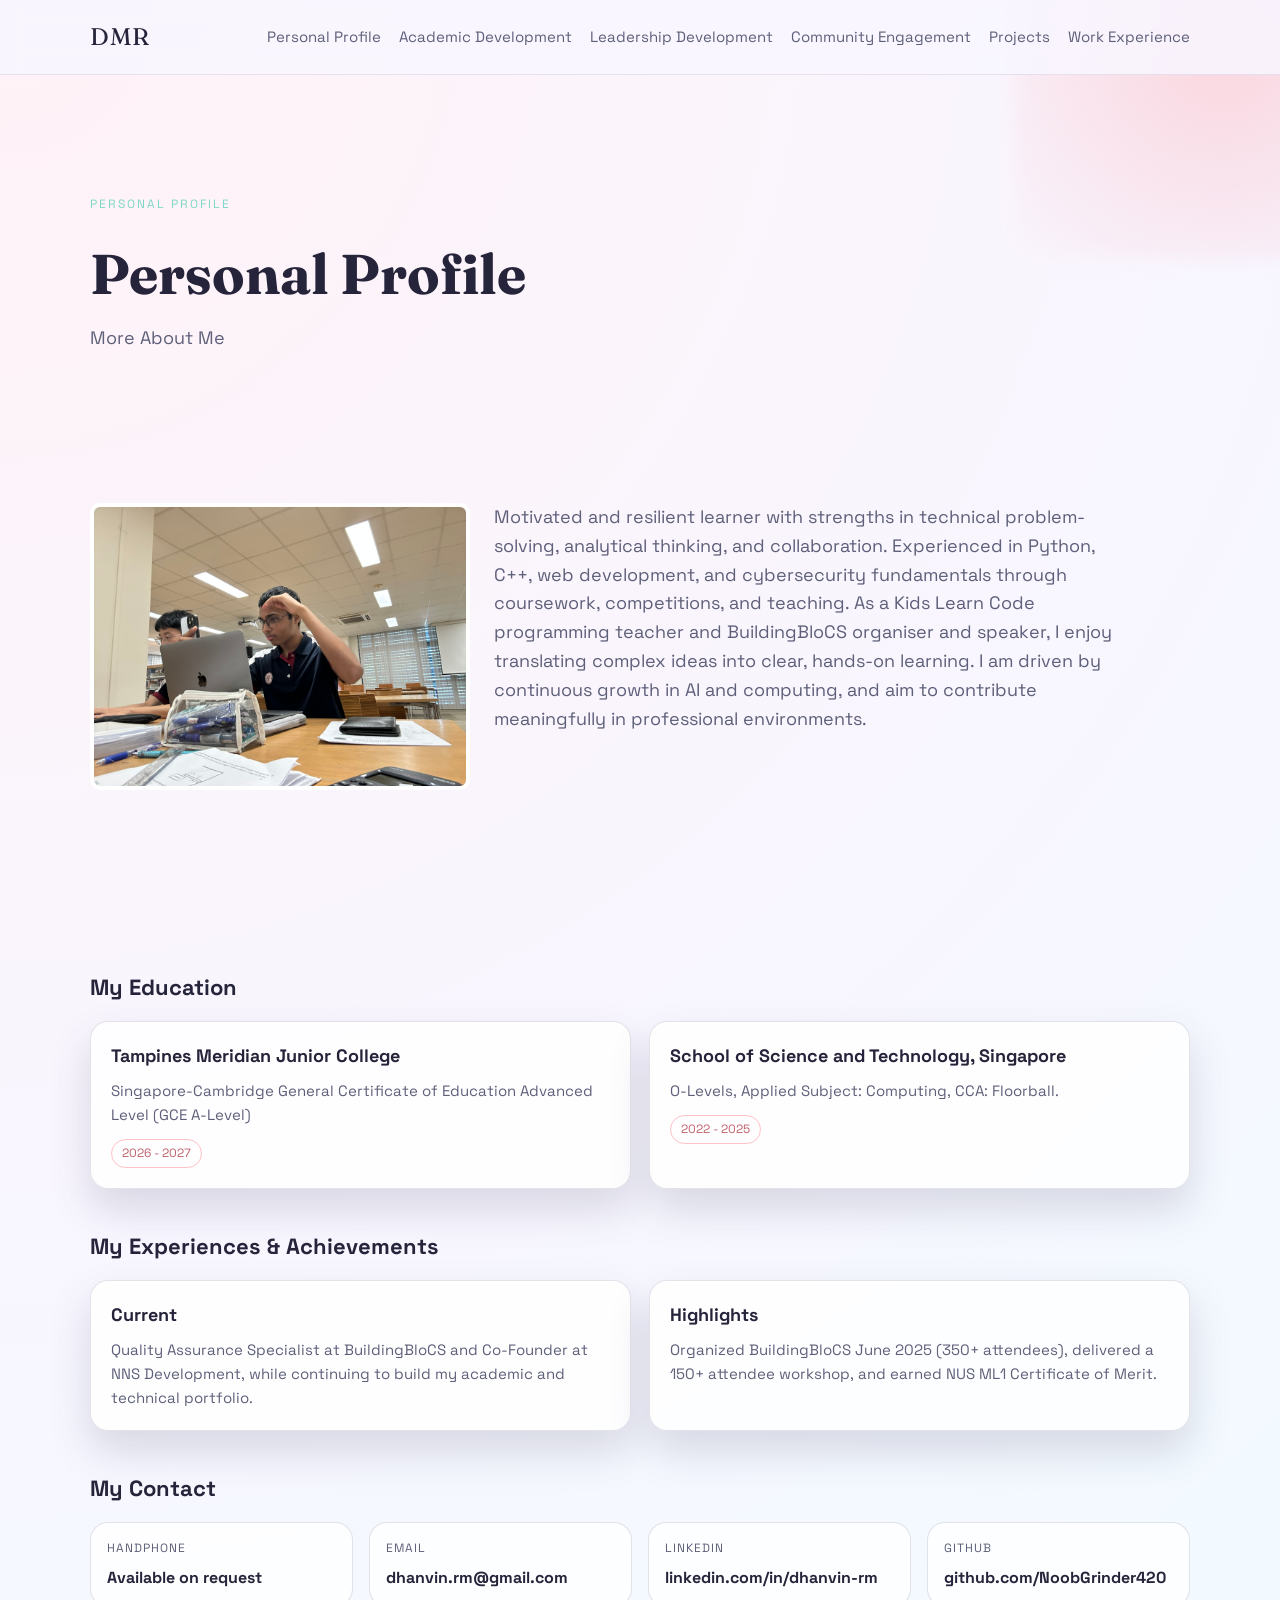
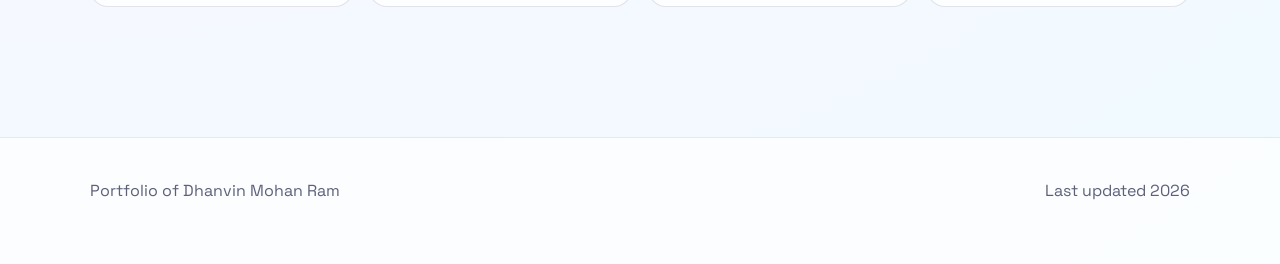
==== index.html @ 639fb0ee "Initial website" ====
<!doctype html>
<html lang="en">
  <head>
    <meta charset="utf-8" />
    <meta name="viewport" content="width=device-width, initial-scale=1" />
    <title>Dhanvin Mohan Ram - Personal Profile</title>
    <meta name="description" content="Personal profile of Dhanvin Mohan Ram." />
    <link rel="preconnect" href="https://fonts.googleapis.com" />
    <link rel="preconnect" href="https://fonts.gstatic.com" crossorigin />
    <link
      href="https://fonts.googleapis.com/css2?family=Space+Grotesk:wght@400;500;600;700&family=Fraunces:opsz,wght@9..144,500;9..144,700&display=swap"
      rel="stylesheet"
    />
    <link rel="stylesheet" href="styles.css" />
  </head>
  <body>
    <div class="bg-orb" aria-hidden="true"></div>
    <header class="site-header">
      <div class="container nav-wrap">
        <div class="logo">DMR</div>
        <nav class="nav">
          <a href="index.html">Personal Profile</a>
          <a href="academic.html">Academic Development</a>
          <a href="leadership.html">Leadership Development</a>
          <a href="community.html">Community Engagement</a>
          <a href="projects.html">Projects</a>
          <a href="work.html">Work Experience</a>
        </nav>
      </div>
    </header>

    <main>
      <section class="section page-hero reveal">
        <div class="container">
          <p class="eyebrow">Personal Profile</p>
          <h1 class="page-title">Personal Profile</h1>
          <p class="page-subtitle">More About Me</p>
        </div>
      </section>

      <section class="section reveal">
        <div class="container profile-grid">
          <div class="profile-photo-wrap">
            <img class="profile-photo" src="assets/profile.jpg" alt="Dhanvin Mohan Ram profile photo" />
          </div>
          <div class="profile-summary">
            <p class="profile-text">
              Motivated and resilient learner with strengths in technical problem-solving, analytical thinking, and
              collaboration. Experienced in Python, C++, web development, and cybersecurity fundamentals through
              coursework, competitions, and teaching. As a Kids Learn Code programming teacher and BuildingBloCS
              organiser and speaker, I enjoy translating complex ideas into clear, hands-on learning. I am driven by
              continuous growth in AI and computing, and aim to contribute meaningfully in professional environments.
            </p>
          </div>
        </div>
      </section>

      <section class="section reveal">
        <div class="container">
          <div class="section-block">
            <h3>My Education</h3>
            <div class="cards">
              <article class="card">
                <h3>Tampines Meridian Junior College</h3>
                <p>Singapore-Cambridge General Certificate of Education Advanced Level (GCE A-Level)</p>
                <span class="chip">2026 - 2027</span>
              </article>
              <article class="card">
                <h3>School of Science and Technology, Singapore</h3>
                <p>O-Levels, Applied Subject: Computing, CCA: Floorball.</p>
                <span class="chip">2022 - 2025</span>
              </article>
            </div>
          </div>

          <div class="section-block">
            <h3>My Experiences & Achievements</h3>
            <div class="cards">
              <article class="card">
                <h3>Current</h3>
                <p>
                  Quality Assurance Specialist at BuildingBloCS and Co-Founder at NNS Development, while continuing
                  to build my academic and technical portfolio.
                </p>
              </article>
              <article class="card">
                <h3>Highlights</h3>
                <p>
                  Organized BuildingBloCS June 2025 (350+ attendees), delivered a 150+ attendee workshop, and earned
                  NUS ML1 Certificate of Merit.
                </p>
              </article>
            </div>
          </div>

          <div class="section-block">
            <h3>My Contact</h3>
            <div class="info-grid">
              <div class="info-item">
                <span>Handphone</span>
                <strong>Available on request</strong>
              </div>
              <div class="info-item">
                <span>Email</span>
                <strong>dhanvin.rm@gmail.com</strong>
              </div>
              <div class="info-item">
                <span>LinkedIn</span>
                <strong>linkedin.com/in/dhanvin-rm</strong>
              </div>
              <div class="info-item">
                <span>GitHub</span>
                <strong>github.com/NoobGrinder420</strong>
              </div>
            </div>
          </div>

        </div>
      </section>
    </main>

    <footer class="site-footer">
      <div class="container footer-grid">
        <p>Portfolio of Dhanvin Mohan Ram</p>
        <p>Last updated <span id="year"></span></p>
      </div>
    </footer>

    <script src="script.js"></script>
  </body>
</html>
---- styles.css ----
:root {
  --bg: #f8f6ff;
  --bg-soft: #efeaf9;
  --card: rgba(255, 255, 255, 0.82);
  --card-strong: rgba(255, 255, 255, 0.96);
  --text: #26243a;
  --muted: #5e607a;
  --accent: #ff9aa2;
  --accent-2: #7fd7c5;
  --stroke: rgba(80, 82, 110, 0.16);
  --shadow: 0 20px 40px rgba(74, 72, 100, 0.18);
  --radius: 18px;
}

* {
  box-sizing: border-box;
  margin: 0;
  padding: 0;
}

html {
  scroll-behavior: smooth;
}

body {
  font-family: "Space Grotesk", system-ui, sans-serif;
  background: radial-gradient(circle at top left, #fff2f7 0%, #f8f6ff 55%, #f0fbff 100%);
  color: var(--text);
  line-height: 1.6;
  min-height: 100vh;
  position: relative;
  overflow-x: hidden;
}

.bg-orb {
  position: fixed;
  inset: -18% -12% auto auto;
  width: 420px;
  height: 420px;
  background: radial-gradient(circle, rgba(255, 154, 162, 0.35), rgba(255, 154, 162, 0));
  filter: blur(10px);
  z-index: 0;
  pointer-events: none;
}

.container {
  width: min(1100px, 90vw);
  margin: 0 auto;
}

.site-header {
  position: sticky;
  top: 0;
  z-index: 10;
  background: rgba(248, 246, 255, 0.86);
  backdrop-filter: blur(12px);
  border-bottom: 1px solid rgba(80, 82, 110, 0.12);
}

.nav-wrap {
  display: flex;
  align-items: center;
  justify-content: space-between;
  padding: 18px 0;
}

.logo {
  font-family: "Fraunces", serif;
  font-size: 24px;
  letter-spacing: 1px;
}

.nav {
  display: flex;
  gap: 18px;
  flex-wrap: wrap;
}

.nav a {
  color: var(--muted);
  text-decoration: none;
  font-size: 15px;
  transition: color 0.2s ease;
}

.nav a:hover {
  color: #e97b86;
}

.section {
  padding: 90px 0;
  position: relative;
  z-index: 1;
}

.page-hero {
  padding-top: 120px;
  padding-bottom: 60px;
}

.page-title {
  font-family: "Fraunces", serif;
  font-size: clamp(36px, 4.8vw, 56px);
  margin-bottom: 6px;
}

.page-subtitle {
  color: var(--muted);
  font-size: 18px;
}

.profile-grid {
  display: grid;
  grid-template-columns: minmax(240px, 380px) minmax(260px, 1fr);
  gap: 24px;
  align-items: start;
}

.profile-photo-wrap {
  max-width: 380px;
  background: transparent;
  padding: 0;
  border: none;
}

.profile-photo {
  width: 100%;
  height: auto;
  border-radius: 10px;
  object-fit: cover;
  display: block;
  border: 4px solid #ffffff;
  box-shadow: none;
}

.photo-placeholder {
  color: var(--muted);
  font-size: 14px;
}

.profile-summary {
  max-width: 620px;
}

.profile-summary .profile-text {
  margin: 0;
}

.profile-summary h2 {
  font-family: "Fraunces", serif;
  font-size: 26px;
  margin-bottom: 12px;
}

.section-block {
  margin-bottom: 40px;
}

.section-block h3 {
  font-size: 22px;
  margin-bottom: 16px;
}

.info-grid {
  display: grid;
  gap: 16px;
  grid-template-columns: repeat(auto-fit, minmax(220px, 1fr));
}

.info-item {
  background: var(--card);
  border-radius: var(--radius);
  padding: 16px;
  border: 1px solid var(--stroke);
}

.info-item span {
  display: block;
  font-size: 12px;
  color: var(--muted);
  margin-bottom: 6px;
  text-transform: uppercase;
  letter-spacing: 1px;
}

.note {
  margin-top: 8px;
  font-size: 13px;
}

.hero {
  padding-top: 110px;
}

.hero-grid {
  display: grid;
  grid-template-columns: repeat(auto-fit, minmax(280px, 1fr));
  gap: 40px;
  align-items: center;
}

.eyebrow {
  text-transform: uppercase;
  letter-spacing: 2px;
  font-size: 12px;
  color: var(--accent-2);
  margin-bottom: 14px;
}

.hero-title {
  font-family: "Fraunces", serif;
  font-size: clamp(38px, 5vw, 60px);
  margin-bottom: 16px;
}

.hero-subtitle {
  font-size: 18px;
  color: var(--muted);
  margin-bottom: 24px;
}

.hero-actions {
  display: flex;
  flex-wrap: wrap;
  gap: 14px;
  margin-bottom: 28px;
}

.btn {
  padding: 12px 20px;
  border-radius: 999px;
  font-weight: 600;
  text-decoration: none;
  display: inline-flex;
  align-items: center;
  gap: 8px;
  border: 1px solid transparent;
  transition: transform 0.2s ease, box-shadow 0.2s ease;
}

.btn.primary {
  background: var(--accent);
  color: #3b1b1f;
}

.btn.ghost {
  border-color: var(--stroke);
  color: var(--text);
}

.btn:hover {
  transform: translateY(-2px);
  box-shadow: var(--shadow);
}

.quick-stats {
  display: grid;
  grid-template-columns: repeat(auto-fit, minmax(140px, 1fr));
  gap: 16px;
}

.stat-card {
  background: var(--card);
  border-radius: var(--radius);
  padding: 16px;
  border: 1px solid var(--stroke);
}

.stat-number {
  font-size: 26px;
  font-weight: 700;
  margin-bottom: 6px;
  color: #e97b86;
}

.stat-label {
  font-size: 13px;
  color: var(--muted);
}

.hero-card {
  background: var(--card-strong);
  border-radius: var(--radius);
  padding: 28px;
  border: 1px solid var(--stroke);
  box-shadow: var(--shadow);
}

.hero-card h2 {
  font-family: "Fraunces", serif;
  font-size: 24px;
  margin-bottom: 14px;
}

.clean-list {
  list-style: none;
  display: grid;
  gap: 10px;
  margin-bottom: 18px;
}

.tag-row {
  display: flex;
  flex-wrap: wrap;
  gap: 10px;
}

.tag {
  padding: 6px 12px;
  background: rgba(127, 215, 197, 0.24);
  color: #2c6659;
  border-radius: 999px;
  font-size: 12px;
  letter-spacing: 0.5px;
}

.section-title {
  margin-bottom: 28px;
}

.section-title h2 {
  font-family: "Fraunces", serif;
  font-size: 34px;
}

.profile-text {
  font-size: 18px;
  color: var(--muted);
  margin-bottom: 30px;
}

.timeline {
  display: grid;
  gap: 18px;
}

.timeline-split {
  display: grid;
  grid-template-columns: repeat(auto-fit, minmax(260px, 1fr));
  gap: 24px;
}

.timeline-group h3 {
  font-size: 20px;
  margin-bottom: 14px;
}

.timeline-group h4 {
  font-size: 16px;
  margin-bottom: 6px;
}

.timeline-item {
  display: grid;
  grid-template-columns: 120px 1fr;
  gap: 18px;
  padding: 18px;
  background: var(--card);
  border-radius: var(--radius);
  border: 1px solid var(--stroke);
}

.timeline-year {
  font-weight: 600;
  color: var(--accent);
}

.cards {
  display: grid;
  grid-template-columns: repeat(auto-fit, minmax(240px, 1fr));
  gap: 18px;
}

.career-timeline {
  position: relative;
  display: grid;
  gap: 22px;
  margin-top: 10px;
  padding-left: 18px;
}

.career-timeline::before {
  content: "";
  position: absolute;
  top: 6px;
  bottom: 6px;
  left: 6px;
  width: 2px;
  background: rgba(255, 154, 162, 0.6);
}

.career-item {
  display: grid;
  grid-template-columns: 18px 1fr;
  gap: 16px;
  align-items: start;
}

.career-marker {
  width: 12px;
  height: 12px;
  border-radius: 50%;
  background: var(--accent);
  border: 2px solid #ffffff;
  box-shadow: 0 0 0 3px rgba(255, 154, 162, 0.2);
  margin-top: 6px;
}

.career-content {
  background: var(--card);
  border-radius: var(--radius);
  padding: 16px;
  border: 1px solid var(--stroke);
  box-shadow: var(--shadow);
}

.career-content h3 {
  font-size: 18px;
  margin-bottom: 6px;
}

.career-meta {
  font-size: 13px;
  color: var(--muted);
  margin-bottom: 8px;
}

.card {
  background: var(--card);
  border-radius: var(--radius);
  padding: 20px;
  border: 1px solid var(--stroke);
  box-shadow: var(--shadow);
}

.card h3 {
  font-size: 18px;
  margin-bottom: 8px;
}

.card p {
  color: var(--muted);
  font-size: 15px;
}

.card .chip {
  display: inline-block;
  margin-top: 12px;
  padding: 4px 10px;
  font-size: 12px;
  color: #c0606b;
  border: 1px solid rgba(255, 154, 162, 0.6);
  border-radius: 999px;
}

.subsection {
  margin-top: 26px;
}

.subsection h3 {
  margin-bottom: 12px;
}

.reflection p {
  margin-bottom: 8px;
}

.skills-grid {
  display: grid;
  gap: 18px;
  grid-template-columns: repeat(auto-fit, minmax(240px, 1fr));
}

.skill-block {
  background: rgba(255, 255, 255, 0.7);
  border-radius: var(--radius);
  padding: 18px;
  border: 1px solid var(--stroke);
}

.muted {
  color: var(--muted);
}

.gallery-card {
  padding: 18px;
  border-radius: 16px;
  background: rgba(255, 255, 255, 0.8);
  border: 1px dashed rgba(80, 82, 110, 0.2);
  text-align: center;
  font-size: 14px;
  color: var(--muted);
}

.gallery-scroll {
  display: flex;
  gap: 14px;
  overflow-x: auto;
  padding: 18px 4px 10px;
  margin-top: 10px;
  scroll-snap-type: x mandatory;
  scrollbar-width: thin;
}

.gallery-block {
  margin-top: 22px;
}

.gallery-block h3 {
  font-size: 20px;
  margin-bottom: 8px;
}

.gallery-scroll .thumb {
  min-width: 190px;
  max-width: 190px;
  scroll-snap-align: start;
  background: var(--card);
  border: 1px solid var(--stroke);
  border-radius: 16px;
  padding: 12px;
  text-align: center;
  box-shadow: var(--shadow);
  display: grid;
  gap: 10px;
}

.gallery-scroll a {
  display: block;
  text-decoration: none;
  color: inherit;
}

.gallery-scroll img,
.gallery-scroll object {
  width: 100%;
  height: 140px;
  object-fit: cover;
  border-radius: 12px;
  background: #ffffff;
  display: block;
}

.evidence-card a {
  display: block;
  text-decoration: none;
  color: inherit;
}

.evidence-card img,
.evidence-card object {
  width: 100%;
  height: 150px;
  object-fit: cover;
  border-radius: 12px;
  background: #ffffff;
  display: block;
}

.evidence-card h4 {
  margin-top: 12px;
  font-size: 14px;
  color: var(--muted);
}

.card-media {
  margin-top: 12px;
}

.media-grid {
  display: grid;
  grid-template-columns: repeat(auto-fit, minmax(120px, 1fr));
  gap: 10px;
}

.media-grid a {
  display: block;
  text-decoration: none;
  color: inherit;
}

.media-grid img,
.media-grid object {
  width: 100%;
  height: 140px;
  object-fit: cover;
  border-radius: 12px;
  background: #ffffff;
  display: block;
}

.gallery-scroll figcaption {
  font-size: 12px;
  color: var(--muted);
}

.gallery-scroll::-webkit-scrollbar {
  height: 8px;
}

.gallery-scroll::-webkit-scrollbar-thumb {
  background: rgba(60, 62, 88, 0.2);
  border-radius: 999px;
}

.contact {
  display: grid;
  gap: 20px;
  grid-template-columns: repeat(auto-fit, minmax(240px, 1fr));
  align-items: center;
}

.contact-card {
  padding: 20px;
  background: var(--card-strong);
  border-radius: var(--radius);
  border: 1px solid var(--stroke);
  display: grid;
  gap: 12px;
}

.contact-item {
  color: var(--text);
  text-decoration: none;
  font-weight: 600;
}

.contact-item:hover {
  color: #e97b86;
}

.site-footer {
  padding: 40px 0 60px;
  border-top: 1px solid rgba(80, 82, 110, 0.12);
  background: rgba(255, 255, 255, 0.7);
}

.footer-grid {
  display: flex;
  justify-content: space-between;
  gap: 16px;
  flex-wrap: wrap;
  color: var(--muted);
}

.reveal {
  opacity: 0;
  transform: translateY(30px);
  transition: opacity 0.8s ease, transform 0.8s ease;
}

.reveal.in-view {
  opacity: 1;
  transform: translateY(0);
}

@media (max-width: 700px) {
  .nav {
    gap: 12px;
    font-size: 14px;
  }

  .profile-grid {
    grid-template-columns: 1fr;
  }

  .timeline-item {
    grid-template-columns: 1fr;
  }

  .hero {
    padding-top: 90px;
  }
}
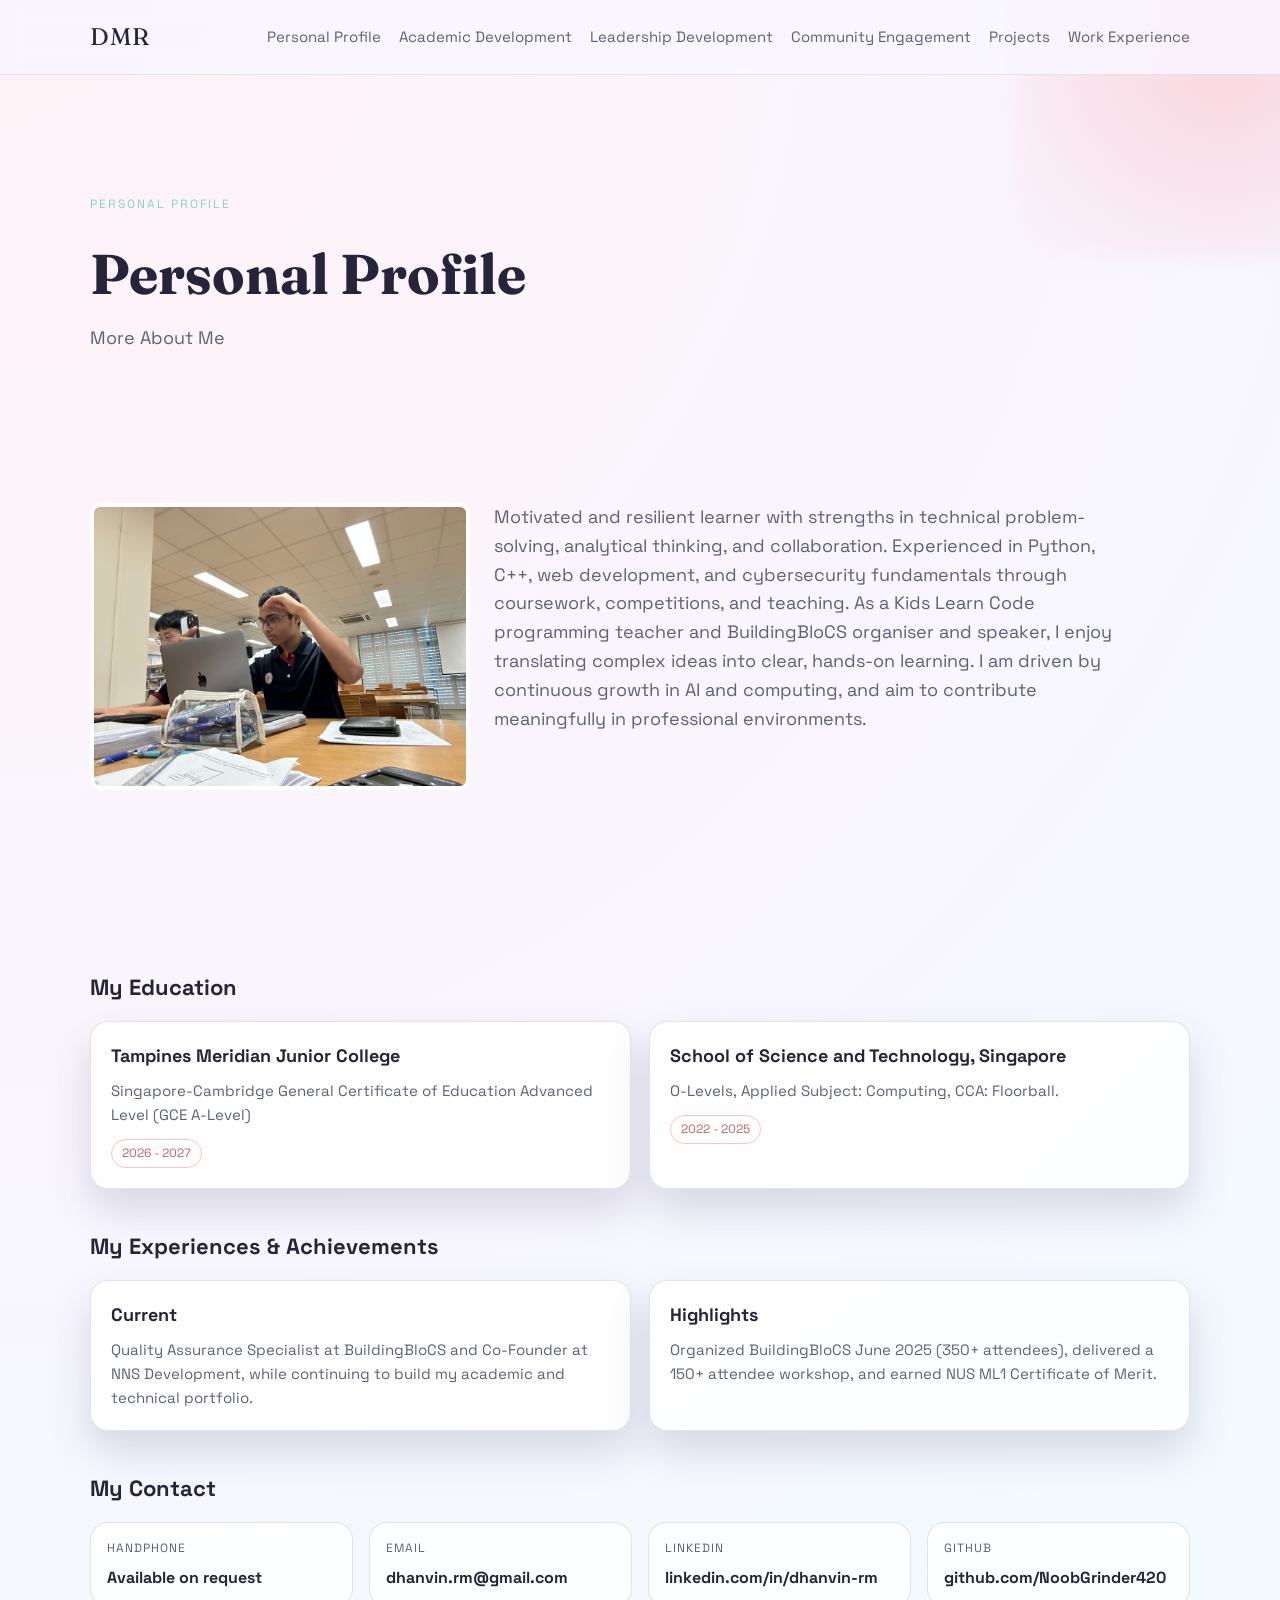
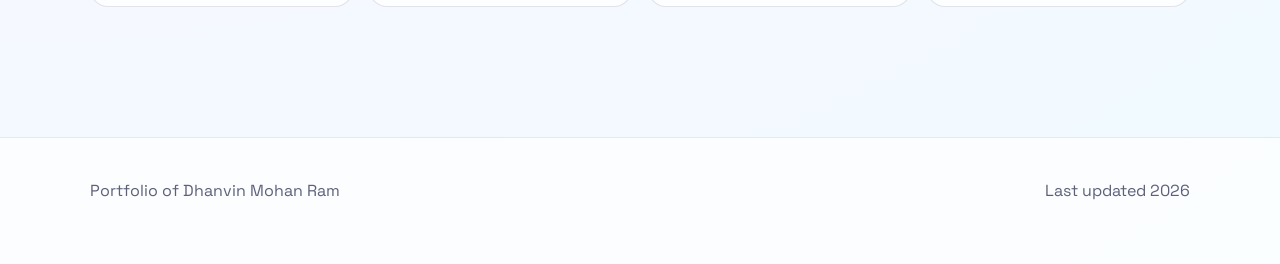
==== commit 4de7a21a: "Make social links clickable" ====
--- a/index.html
+++ b/index.html
@@ -106,11 +106,19 @@
               </div>
               <div class="info-item">
                 <span>LinkedIn</span>
-                <strong>linkedin.com/in/dhanvin-rm</strong>
+                <strong>
+                  <a href="https://www.linkedin.com/in/dhanvin-rm/" target="_blank" rel="noreferrer">
+                    linkedin.com/in/dhanvin-rm
+                  </a>
+                </strong>
               </div>
               <div class="info-item">
                 <span>GitHub</span>
-                <strong>github.com/NoobGrinder420</strong>
+                <strong>
+                  <a href="https://github.com/NoobGrinder420" target="_blank" rel="noreferrer">
+                    github.com/NoobGrinder420
+                  </a>
+                </strong>
               </div>
             </div>
           </div>
--- a/styles.css
+++ b/styles.css
@@ -183,6 +183,15 @@
   letter-spacing: 1px;
 }
 
+.info-item a {
+  color: inherit;
+  text-decoration: none;
+}
+
+.info-item a:hover {
+  text-decoration: underline;
+}
+
 .note {
   margin-top: 8px;
   font-size: 13px;
